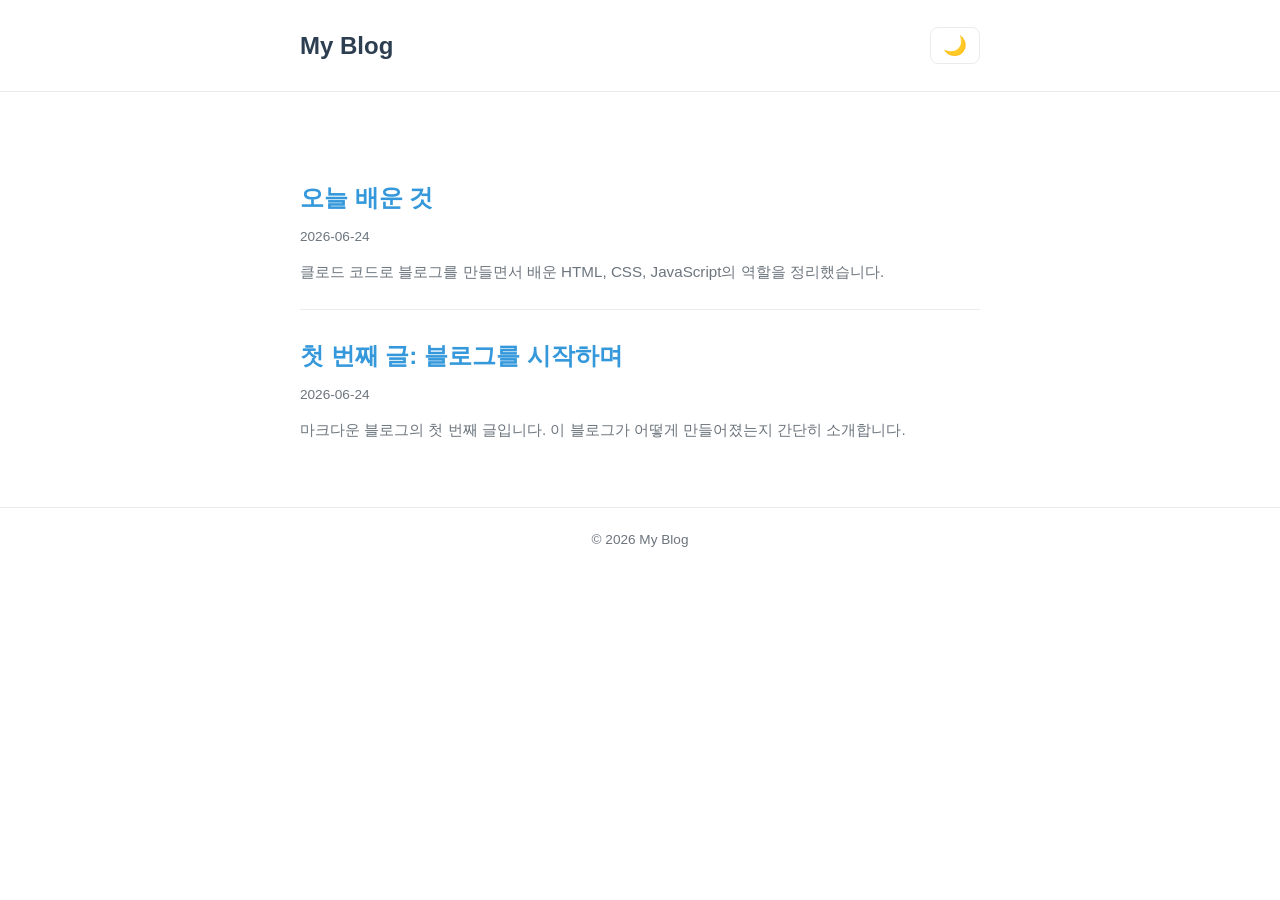
==== index.html @ eabcf4bf "블로그 초기 버전 완성 Co-Authored-By: Claude Sonnet 4.6 <noreply@anthropic.com>" ====
<!DOCTYPE html>
<html lang="ko">
<head>
  <meta charset="UTF-8">
  <meta name="viewport" content="width=device-width, initial-scale=1.0">
  <title>My Blog</title>
  <link rel="stylesheet" href="css/style.css">
</head>
<body>
  <header>
    <div class="container">
      <a href="index.html" class="site-title">My Blog</a>
      <button class="theme-toggle" aria-label="테마 전환">🌙</button>
    </div>
  </header>
  <main class="container">
    <ul id="posts" class="post-list">
      <li class="loading">글을 불러오는 중...</li>
    </ul>
  </main>
  <footer>
    <div class="container">&copy; 2026 My Blog</div>
  </footer>
  <script src="js/main.js"></script>
</body>
</html>
---- css/style.css ----
:root {
  --bg: #ffffff;
  --bg-secondary: #f8f9fa;
  --text: #2c3e50;
  --text-secondary: #6c757d;
  --accent: #3498db;
  --accent-hover: #2980b9;
  --border: #e9ecef;
  --code-bg: #f1f3f5;
  --code-text: #e74c3c;
  --blockquote-border: #3498db;
  --blockquote-bg: #f8f9fa;
}

[data-theme="dark"] {
  --bg: #1a1a2e;
  --bg-secondary: #16213e;
  --text: #e0e0e0;
  --text-secondary: #a0a0a0;
  --accent: #64b5f6;
  --accent-hover: #90caf9;
  --border: #2a2a4a;
  --code-bg: #1e1e3a;
  --code-text: #ff8a80;
  --blockquote-border: #64b5f6;
  --blockquote-bg: #16213e;
}

@media (prefers-color-scheme: dark) {
  :root:not([data-theme="light"]) {
    --bg: #1a1a2e;
    --bg-secondary: #16213e;
    --text: #e0e0e0;
    --text-secondary: #a0a0a0;
    --accent: #64b5f6;
    --accent-hover: #90caf9;
    --border: #2a2a4a;
    --code-bg: #1e1e3a;
    --code-text: #ff8a80;
    --blockquote-border: #64b5f6;
    --blockquote-bg: #16213e;
  }
}

* {
  margin: 0;
  padding: 0;
  box-sizing: border-box;
}

body {
  font-family: -apple-system, BlinkMacSystemFont, "Segoe UI", Roboto, "Helvetica Neue", Arial, sans-serif;
  background: var(--bg);
  color: var(--text);
  line-height: 1.8;
  transition: background 0.3s, color 0.3s;
}

.container {
  max-width: 720px;
  margin: 0 auto;
  padding: 0 20px;
}

/* Header */
header {
  border-bottom: 1px solid var(--border);
  padding: 20px 0;
  margin-bottom: 40px;
}

header .container {
  display: flex;
  justify-content: space-between;
  align-items: center;
}

.site-title {
  font-size: 1.4rem;
  font-weight: 700;
  color: var(--text);
  text-decoration: none;
}

.site-title:hover {
  color: var(--accent);
}

.theme-toggle {
  background: none;
  border: 1px solid var(--border);
  border-radius: 8px;
  padding: 6px 12px;
  cursor: pointer;
  font-size: 1.2rem;
  color: var(--text);
  transition: border-color 0.3s;
}

.theme-toggle:hover {
  border-color: var(--accent);
}

/* Post List */
.post-list {
  list-style: none;
}

.post-item {
  padding: 24px 0;
  border-bottom: 1px solid var(--border);
}

.post-item:last-child {
  border-bottom: none;
}

.post-item a {
  text-decoration: none;
  color: inherit;
  display: block;
}

.post-item a:hover .post-title {
  color: var(--accent);
}

.post-title {
  font-size: 1.3rem;
  font-weight: 600;
  margin-bottom: 6px;
  color: var(--accent);
  transition: color 0.2s;
}

.post-date {
  font-size: 0.85rem;
  color: var(--text-secondary);
  margin-bottom: 8px;
}

.post-summary {
  color: var(--text-secondary);
  font-size: 0.95rem;
}

/* Article */
article {
  padding-bottom: 60px;
}

.back-link {
  display: inline-block;
  margin-bottom: 30px;
  color: var(--accent);
  text-decoration: none;
  font-size: 0.9rem;
}

.back-link:hover {
  text-decoration: underline;
}

article h1 {
  font-size: 2rem;
  font-weight: 700;
  margin-bottom: 8px;
  line-height: 1.3;
}

.article-date {
  color: var(--text-secondary);
  font-size: 0.9rem;
  margin-bottom: 32px;
}

/* Markdown Content */
.markdown-body h2 {
  font-size: 1.5rem;
  margin-top: 40px;
  margin-bottom: 16px;
  padding-bottom: 8px;
  border-bottom: 1px solid var(--border);
}

.markdown-body h3 {
  font-size: 1.25rem;
  margin-top: 32px;
  margin-bottom: 12px;
}

.markdown-body p {
  margin-bottom: 16px;
}

.markdown-body a {
  color: var(--accent);
  text-decoration: none;
}

.markdown-body a:hover {
  text-decoration: underline;
}

.markdown-body ul,
.markdown-body ol {
  margin-bottom: 16px;
  padding-left: 24px;
}

.markdown-body li {
  margin-bottom: 6px;
}

.markdown-body strong {
  font-weight: 600;
}

.markdown-body blockquote {
  border-left: 4px solid var(--blockquote-border);
  background: var(--blockquote-bg);
  padding: 12px 20px;
  margin: 16px 0;
  border-radius: 0 8px 8px 0;
}

.markdown-body blockquote p {
  margin-bottom: 0;
}

.markdown-body code {
  background: var(--code-bg);
  color: var(--code-text);
  padding: 2px 6px;
  border-radius: 4px;
  font-size: 0.9em;
  font-family: "SFMono-Regular", Consolas, "Liberation Mono", Menlo, monospace;
}

.markdown-body pre {
  background: var(--code-bg);
  border-radius: 8px;
  padding: 16px 20px;
  overflow-x: auto;
  margin: 16px 0;
}

.markdown-body pre code {
  background: none;
  color: var(--text);
  padding: 0;
}

.markdown-body img {
  max-width: 100%;
  border-radius: 8px;
  margin: 16px 0;
}

.markdown-body hr {
  border: none;
  border-top: 1px solid var(--border);
  margin: 32px 0;
}

/* Footer */
footer {
  border-top: 1px solid var(--border);
  padding: 20px 0;
  text-align: center;
  color: var(--text-secondary);
  font-size: 0.85rem;
  margin-top: 40px;
}

/* Loading */
.loading {
  text-align: center;
  color: var(--text-secondary);
  padding: 40px 0;
}

/* Responsive */
@media (min-width: 768px) {
  header {
    padding: 24px 0;
    margin-bottom: 60px;
  }

  .site-title {
    font-size: 1.5rem;
  }

  .post-title {
    font-size: 1.5rem;
  }

  article h1 {
    font-size: 2.4rem;
  }
}
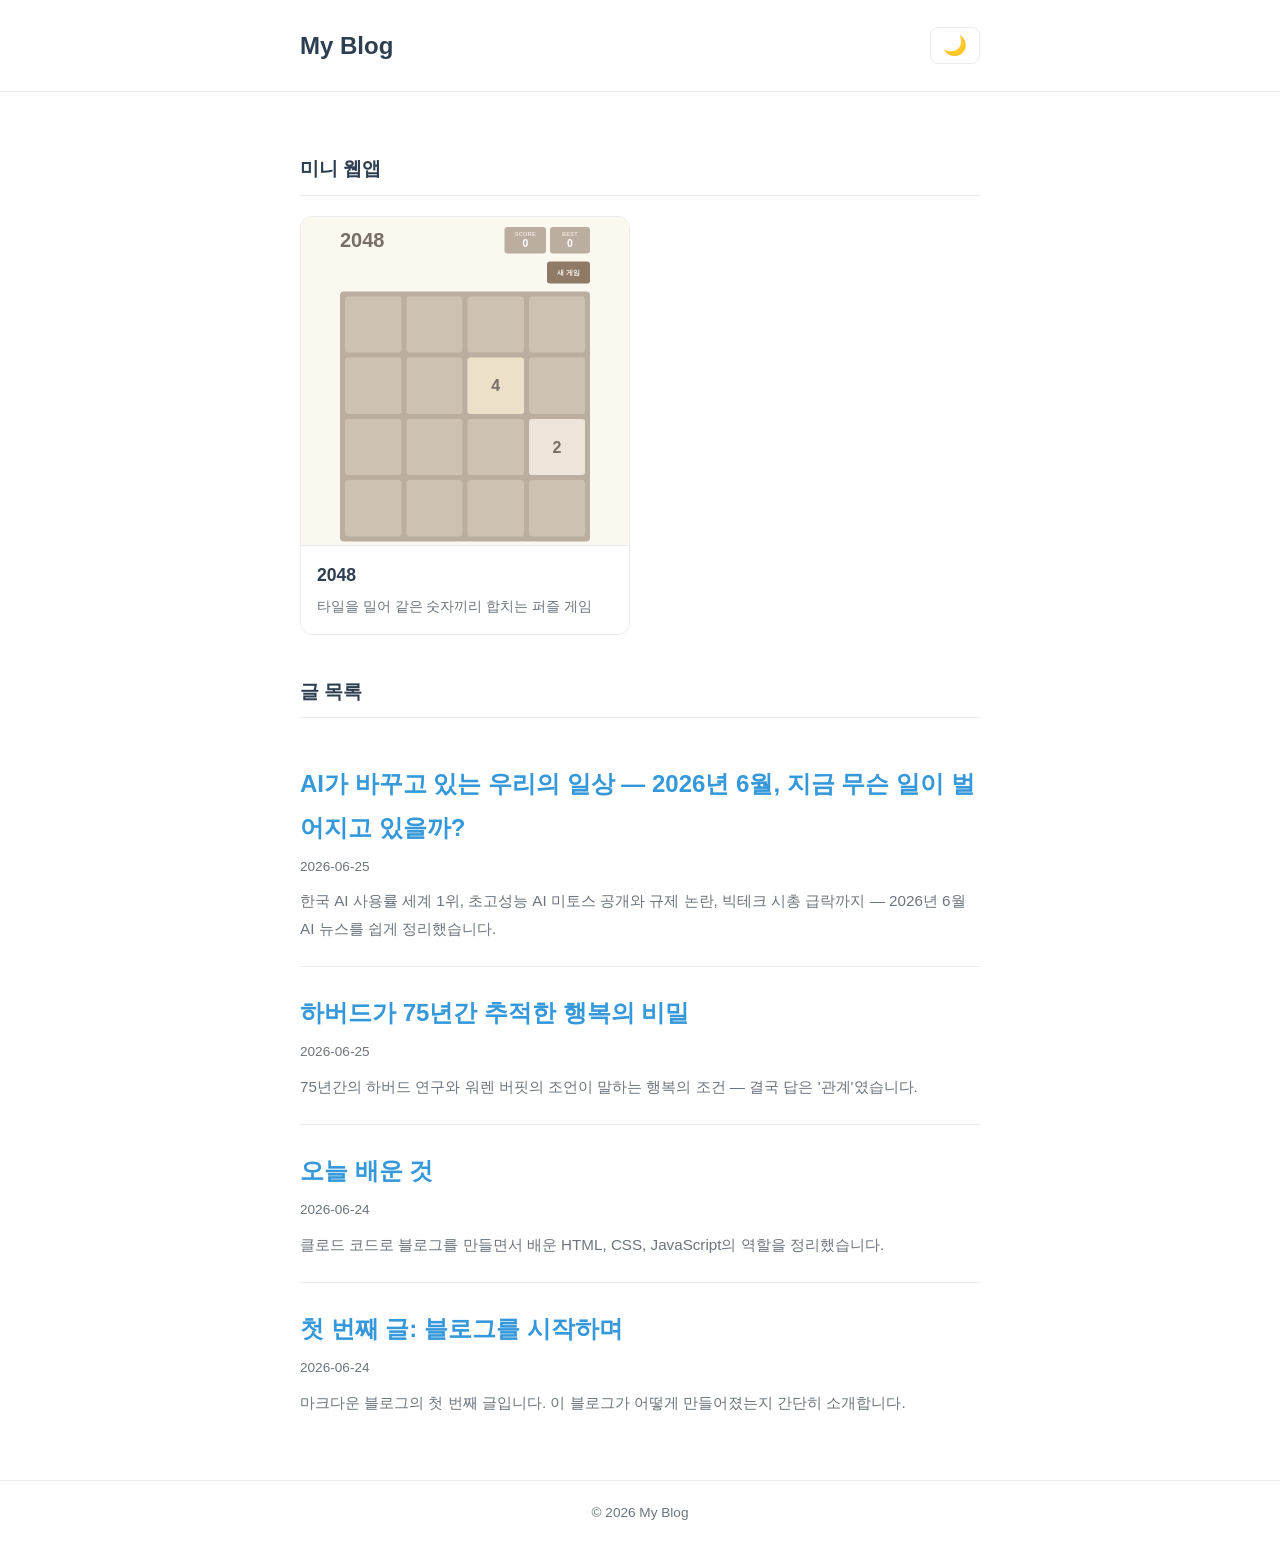
==== commit 9f4cfd15: "2048 퍼즐 게임 웹앱 추가 - app/2048/에 자체 완결형 2048 게임 구현 - 블로그 메인 페이지에 미니 웹앱 섹션 및 카드 추가 - CLAUDE.md를 웹앱 포트폴리오" ====
--- a/index.html
+++ b/index.html
@@ -14,6 +14,21 @@
     </div>
   </header>
   <main class="container">
+    <section class="app-section">
+      <h2 class="section-title">미니 웹앱</h2>
+      <div class="app-grid">
+        <a href="app/2048/index.html" class="app-card">
+          <div class="app-card-preview">
+            <iframe src="app/2048/index.html" tabindex="-1" loading="lazy"></iframe>
+          </div>
+          <div class="app-card-info">
+            <h3>2048</h3>
+            <p>타일을 밀어 같은 숫자끼리 합치는 퍼즐 게임</p>
+          </div>
+        </a>
+      </div>
+    </section>
+    <h2 class="section-title">글 목록</h2>
     <ul id="posts" class="post-list">
       <li class="loading">글을 불러오는 중...</li>
     </ul>
--- a/css/style.css
+++ b/css/style.css
@@ -273,6 +273,77 @@
   margin-top: 40px;
 }
 
+/* Section Title */
+.section-title {
+  font-size: 1.2rem;
+  font-weight: 700;
+  color: var(--text);
+  margin-bottom: 20px;
+  padding-bottom: 8px;
+  border-bottom: 1px solid var(--border);
+}
+
+/* App Grid */
+.app-section {
+  margin-bottom: 40px;
+}
+
+.app-grid {
+  display: grid;
+  grid-template-columns: repeat(auto-fill, minmax(240px, 1fr));
+  gap: 20px;
+  margin-bottom: 16px;
+}
+
+.app-card {
+  border: 1px solid var(--border);
+  border-radius: 12px;
+  overflow: hidden;
+  text-decoration: none;
+  color: inherit;
+  transition: border-color 0.2s, box-shadow 0.2s;
+  display: block;
+}
+
+.app-card:hover {
+  border-color: var(--accent);
+  box-shadow: 0 4px 12px rgba(0, 0, 0, 0.1);
+}
+
+.app-card-preview {
+  position: relative;
+  width: 100%;
+  aspect-ratio: 1;
+  overflow: hidden;
+  background: var(--bg-secondary);
+}
+
+.app-card-preview iframe {
+  width: 200%;
+  height: 200%;
+  transform: scale(0.5);
+  transform-origin: top left;
+  border: none;
+  pointer-events: none;
+}
+
+.app-card-info {
+  padding: 14px 16px;
+  border-top: 1px solid var(--border);
+}
+
+.app-card-info h3 {
+  font-size: 1.1rem;
+  font-weight: 600;
+  margin-bottom: 4px;
+}
+
+.app-card-info p {
+  font-size: 0.85rem;
+  color: var(--text-secondary);
+  margin: 0;
+}
+
 /* Loading */
 .loading {
   text-align: center;
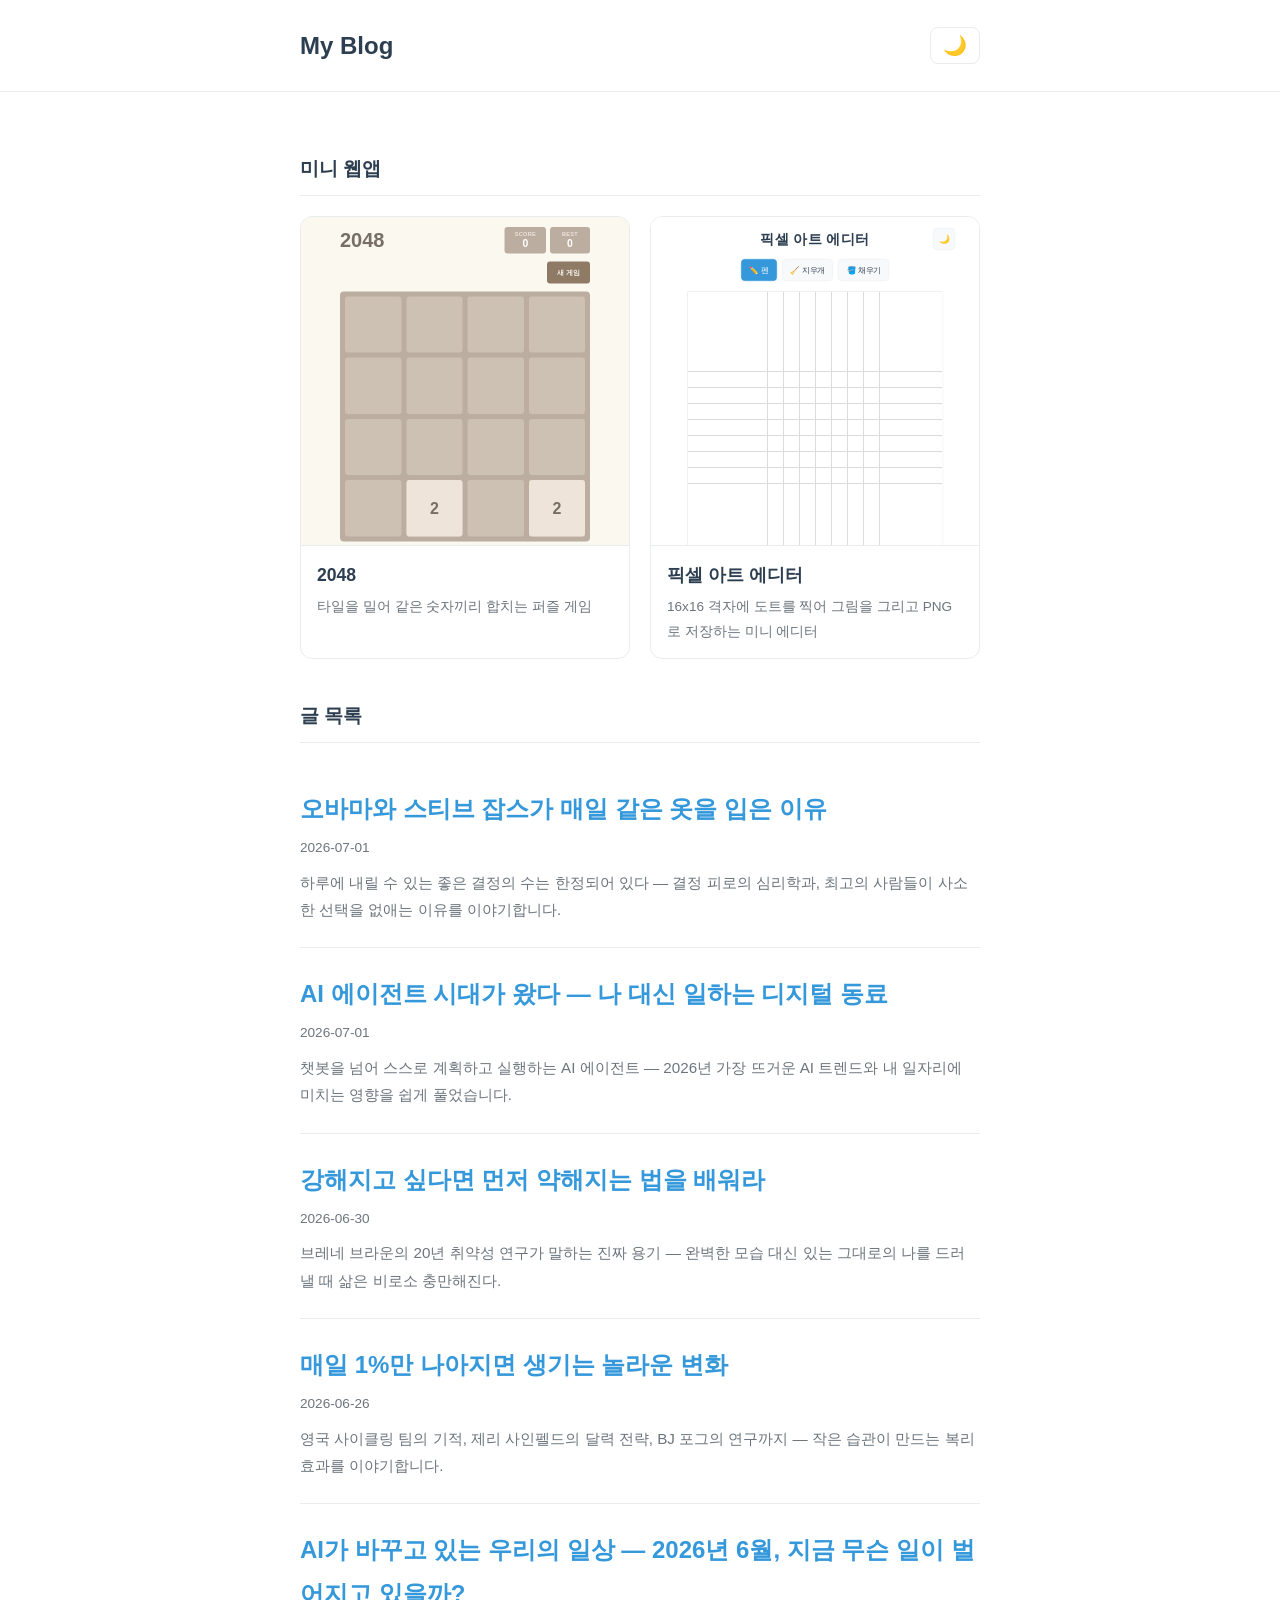
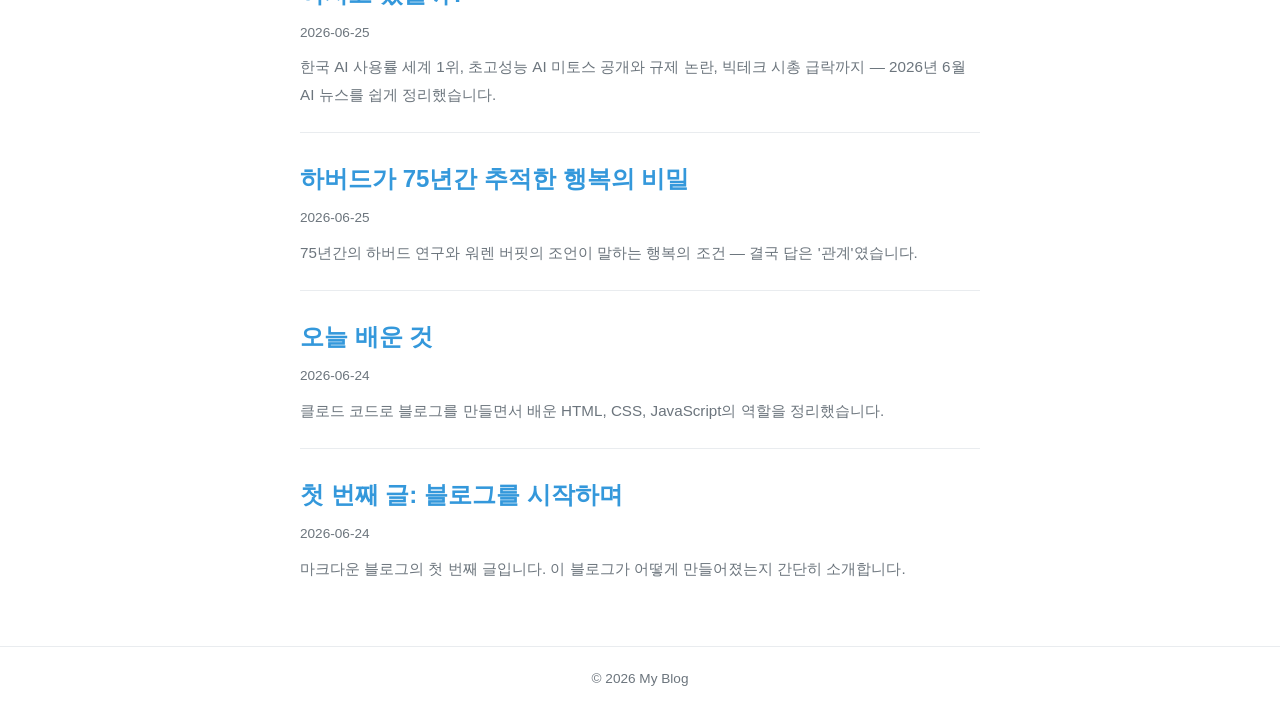
==== commit 129d10b4: "새 웹앱 추가: 픽셀 아트 에디터 16x16 격자에 도트를 찍어 그림을 그리고 PNG로 저장할 수 있는 미니 에디터. canvas 기반 편집(펜/지우개/채우기 도구, 색상 팔레트," ====
--- a/index.html
+++ b/index.html
@@ -26,6 +26,15 @@
             <p>타일을 밀어 같은 숫자끼리 합치는 퍼즐 게임</p>
           </div>
         </a>
+        <a href="app/pixel-art-editor/index.html" class="app-card">
+          <div class="app-card-preview">
+            <iframe src="app/pixel-art-editor/index.html" tabindex="-1" loading="lazy"></iframe>
+          </div>
+          <div class="app-card-info">
+            <h3>픽셀 아트 에디터</h3>
+            <p>16x16 격자에 도트를 찍어 그림을 그리고 PNG로 저장하는 미니 에디터</p>
+          </div>
+        </a>
       </div>
     </section>
     <h2 class="section-title">글 목록</h2>
